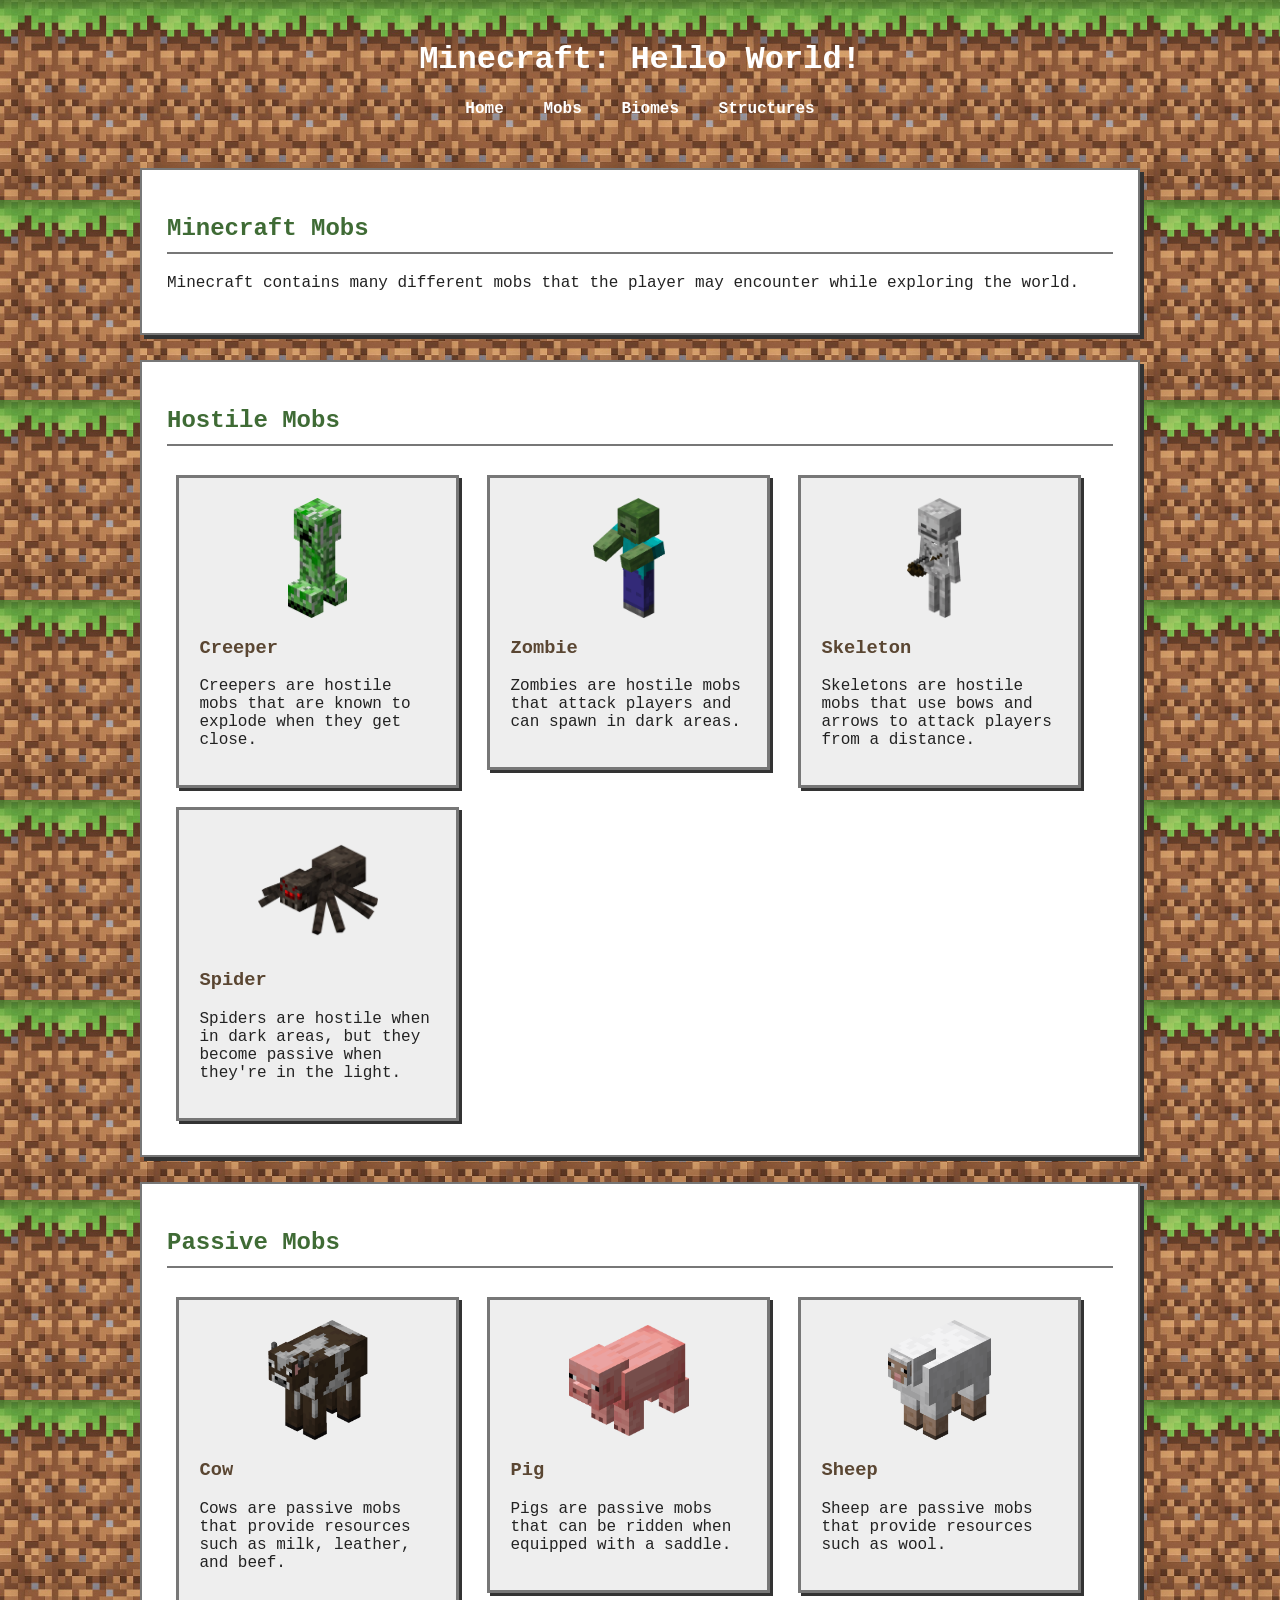
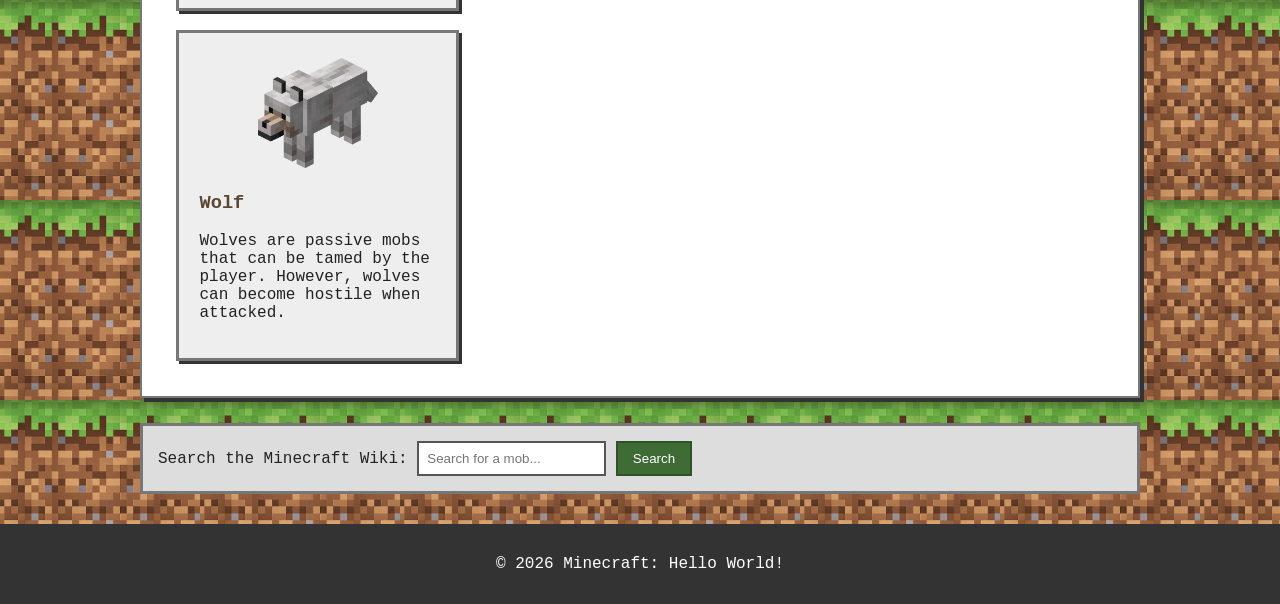
==== mobs.html @ 242a53eb "mobs.html" ====
<!DOCTYPE html>
<html lang="en">
    <head>
        <meta charset="utf-8">
        <title>Minecraft: Mobs</title>
        <link href="css/styles.css" rel="stylesheet" type="text/css"/>
    </head>
    <body>
        <header role="banner">
            <h1>Minecraft: Hello World!</h1>
            <nav>
                <!--Element: <menu> 
                    - Represents an unordered list of items. 
                    - It is treated by browsers as no different to <ul>.
                    - Key difference is that <menu> represents a toolbar for containing commands that the user can perform.  -->
                <menu>
                    <li><a href="index.html">Home</a></li>
                    <li><a href="mobs.html">Mobs</a></li>
                    <li><a href="biomes.html">Biomes</a></li>
                    <li><a href="structures.html">Structures</a></li>
                </menu>
            </nav>
        </header>
        <main>
            <section>
                <h2>Minecraft Mobs</h2>
                <p>
                    Minecraft contains many different mobs that the player may encounter while exploring the world.
                </p>
            </section>
            <section>
                <h2>Hostile Mobs</h2>
                <article id="creeper">
                    <img src="images/creeper.png" alt="Minecraft Creeper">
                    <h3>Creeper</h3>
                    <p>
                        Creepers are hostile mobs that are known to explode when they get close.
                    </p>
                </article>
                <article id="zombie">
                    <img src="images/zombie.png" alt="Minecraft Zombie">
                    <h3>Zombie</h3>
                    <p>
                        Zombies are hostile mobs that attack players and can spawn in dark areas.
                    </p>
                </article>
                 <article id="skeleton">
                    <img src="images/skeleton.png" alt="Minecraft Skeleton">
                    <h3>Skeleton</h3>
                    <p>
                        Skeletons are hostile mobs that use bows and arrows to attack players from a distance.
                    </p>
                </article>
                 <article id="spider">
                    <img src="images/spider.png" alt="Minecraft Spider">
                    <h3>Spider</h3>
                    <p>
                        Spiders are hostile when in dark areas, but they become passive when they're in the light.
                    </p>
                </article>
            </section>
            <section>
                <h2>Passive Mobs</h2>
                <article id="cow">
                    <img src="images/cow.png" alt="Minecraft Cow">
                    <h3>Cow</h3>
                    <p>
                        Cows are passive mobs that provide resources such as milk, leather, and beef.
                    </p>
                </article>
                <article id="pig">
                    <img src="images/pig.png" alt="Minecraft Pig">
                    <h3>Pig</h3>
                    <p>
                        Pigs are passive mobs that can be ridden when equipped with a saddle.
                    </p>
                </article>
                <article id="sheep">
                    <img src="images/sheep.png" alt=" Minecraft Sheep">
                    <h3>Sheep</h3>
                    <p>
                        Sheep are passive mobs that provide resources such as wool.
                    </p>
                </article>
                <article id="wolf">
                    <img src="images/wolf.png" alt=" Minecraft Wolf">
                    <h3>Wolf</h3>
                    <p>
                        Wolves are passive mobs that can be tamed by the player. However, wolves can become hostile when attacked.
                    </p>
                </article>
            </section>
            <!-- Element: <search>
                    - Represents a section of a page used for searching.
                    - Allows the user to search for information -->
            <search>
                <form action="https://minecraft.wiki/w/Special:Search" method="GET"> 
                    <label for="site-search">Search the Minecraft Wiki:</label>
                    <input type="search" id="site-search" name="search" placeholder="Search for a mob..." required >
                    <button type="submit">Search</button> 
                </form> 
            </search>
        </main>
        <footer>
            <p>&copy; 2026 Minecraft: Hello World!</p>
        </footer>
    </body>
</html>
---- css/styles.css ----
header{
    background-image: url("../images/grass-block.jpg");
    background-repeat: repeat-x;
    background-size: 200px 200px;
    color: white;
    padding: 20px;
    text-align: center;
}


body{
    margin: 0;
    font-family: 'Courier New', Courier, monospace;
    background-image: url("../images/grass-block.jpg");
    background-repeat: repeat;
    background-size: 200px 200px;
    color: #222222;
}

menu {
    list-style-type: none;
    padding: 0;
    margin: 20px 0 0 0;
}

menu li {
    display: inline;
    margin: 0 15px;
}

menu a{
    color: white;
    text-decoration: none;
    font-weight: bold;

}

menu a:hover{
    columns: #c8e6c9;
}

search {
    display: block;
    background-color: #dddddd;
    padding: 15px;
    margin-top: 20px;
    border: 3px solid #777777;
}

input[type="search"]{
    padding: 8px;
    border: 2px solid #555555;
}

button {
    background-color: #3f6b35;
    color: white;
    padding: 8px 15px;
    border: 2px solid #2f5228;
    cursor: pointer;
}

button:hover{
    background-color: #2f5228;
}

main {
    max-width: 1000px;
    margin: 0 auto;
    padding: 30px;
}

section{
    background-color: white;
    padding: 25px;
    margin-bottom: 25px;
    border: 2px solid #777777;
    box-shadow: 4px 4px 0px #333333;
}

section article {
    display: inline-block;
    vertical-align: top;
    width: 25%;
    margin: 1%;
}

h2 {
    color: #3f6b35;
    border-bottom: 2px solid #777777;
    padding-bottom: 10px;
}

h3{
    color: #5a4632;
}

article {
    background-color: #eeeeee;
    padding: 20px;
    margin-top: 15px;
    border: 3px solid #777777;
    box-shadow: 3px 3px 0px #333333;
}

article a {
    display: inline-block;
    background-color: #3f6b35;
    color: white;
    padding: 10px 15px;
    text-decoration: none;
    font-weight: bold;
}

article a:hover{
    background-color: #2f5228;
}

article img{
    display: block;
    width: 120px;
    height: 120px;
    object-fit: contain;
    margin: 0 auto 15px auto;
}

footer {
    background-color: #333333;
    color: white;
    text-align: center;
    padding: 15px;
}
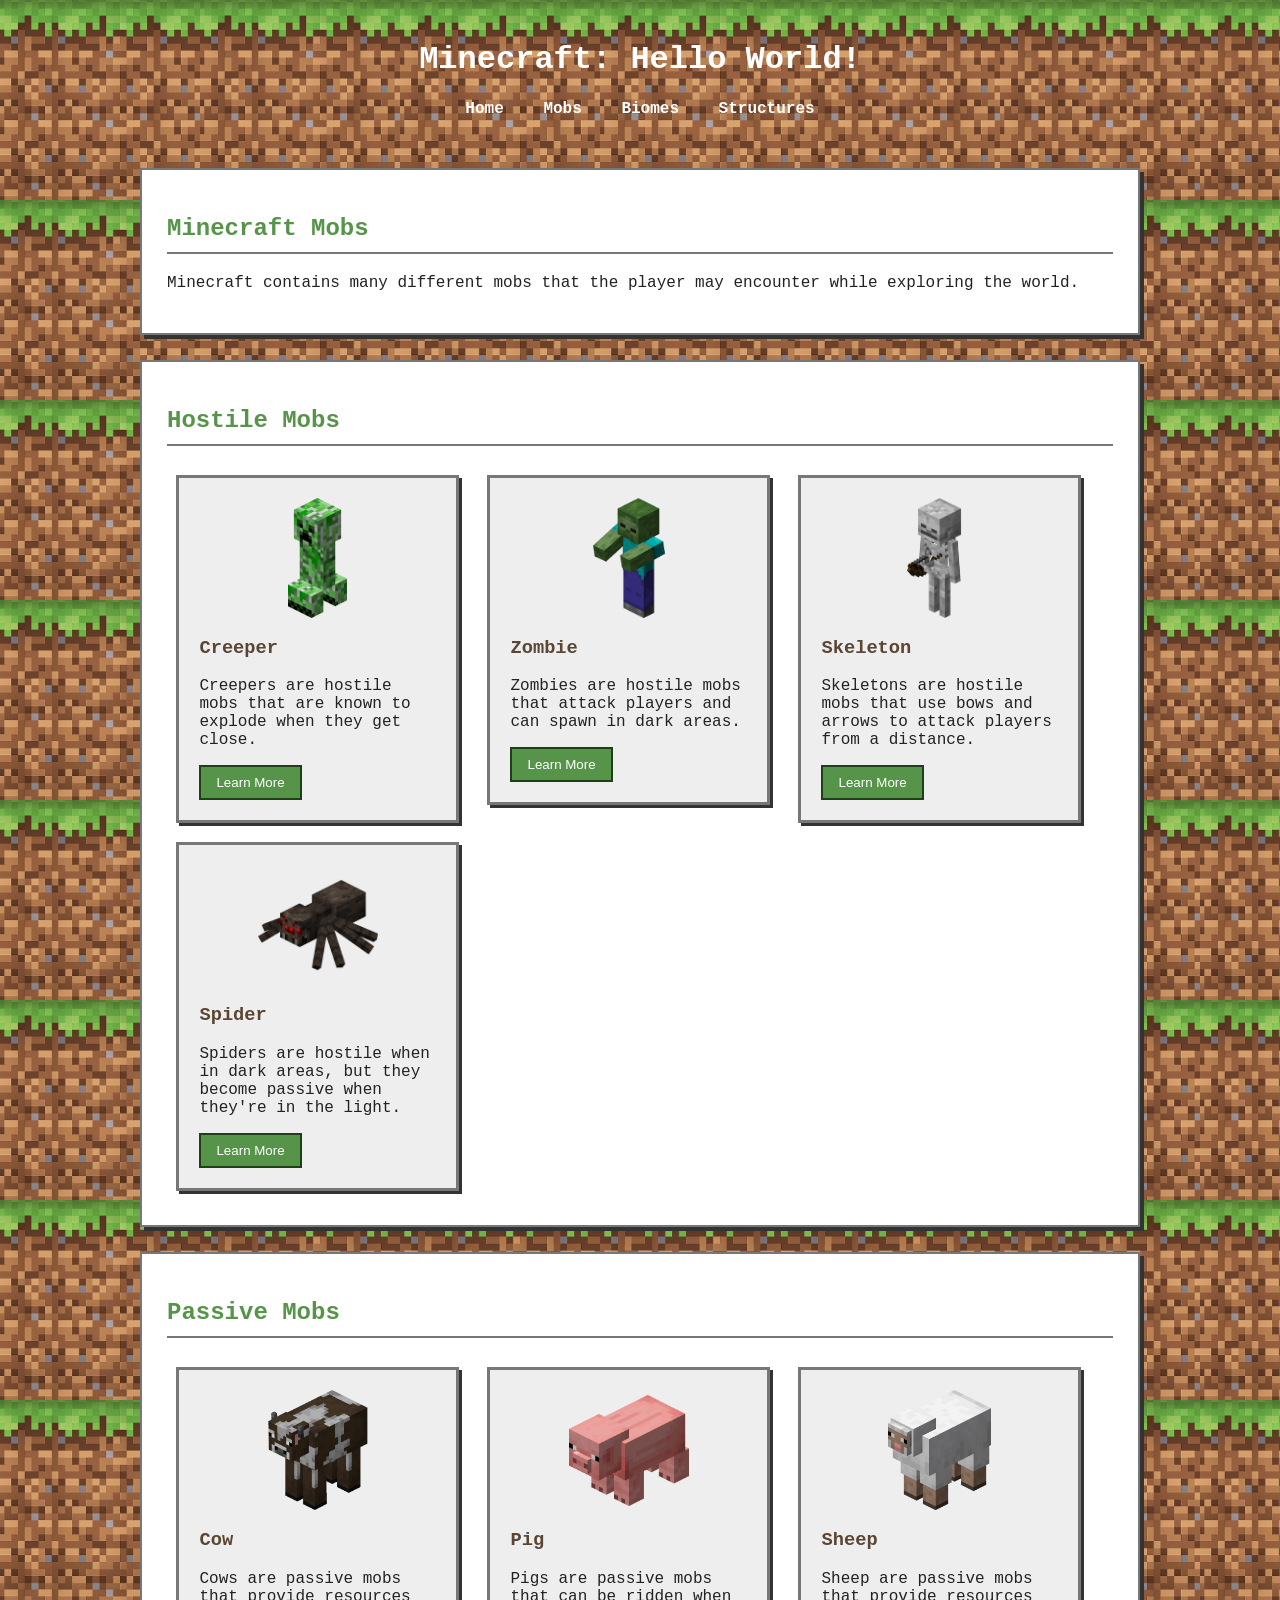
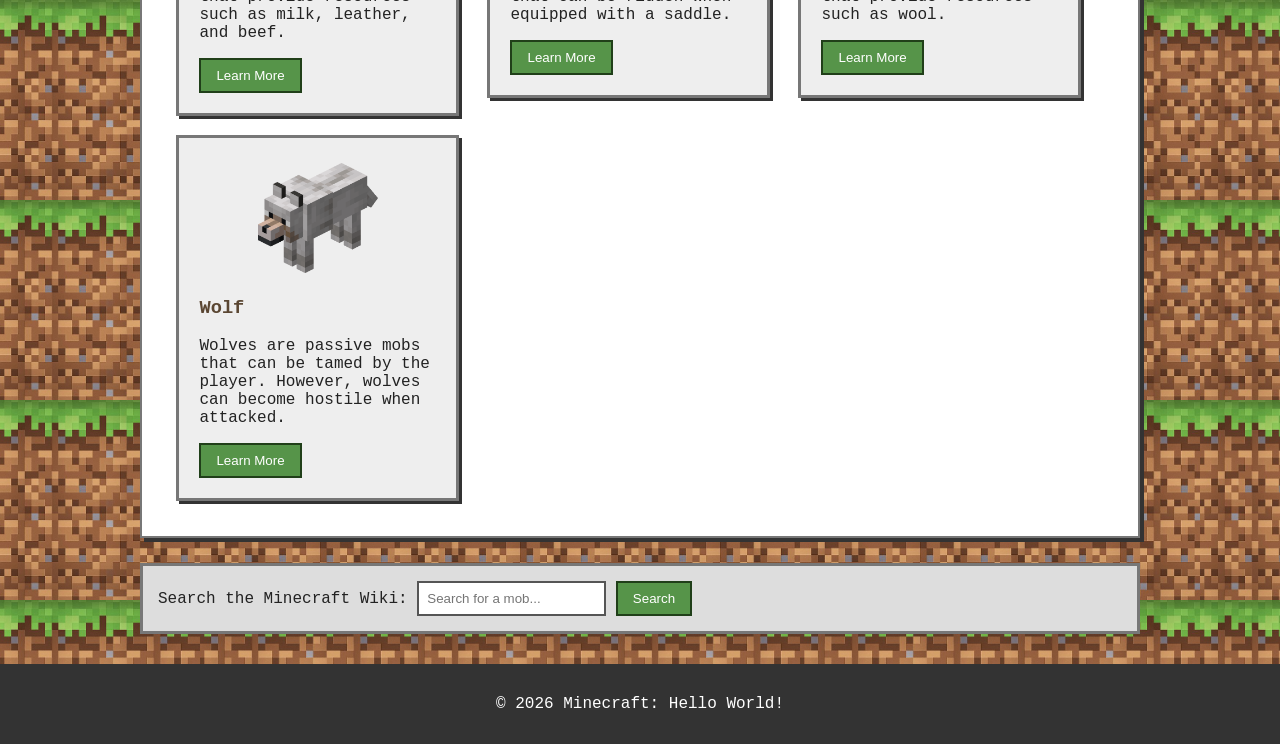
==== commit 3c732652: "structures.html and updated styles.css" ====
--- a/mobs.html
+++ b/mobs.html
@@ -36,6 +36,10 @@
                     <p>
                         Creepers are hostile mobs that are known to explode when they get close.
                     </p>
+                    <!-- Attribute: disabled
+                            - Prevents and interactive element unusable.
+                            - In this case the Learn More button does nothing because the pages have not been created.-->
+                    <button type="button" disabled>Learn More</button>
                 </article>
                 <article id="zombie">
                     <img src="images/zombie.png" alt="Minecraft Zombie">
@@ -43,6 +47,7 @@
                     <p>
                         Zombies are hostile mobs that attack players and can spawn in dark areas.
                     </p>
+                    <button type="button" disabled>Learn More</button>
                 </article>
                  <article id="skeleton">
                     <img src="images/skeleton.png" alt="Minecraft Skeleton">
@@ -50,6 +55,7 @@
                     <p>
                         Skeletons are hostile mobs that use bows and arrows to attack players from a distance.
                     </p>
+                    <button type="button" disabled>Learn More</button>
                 </article>
                  <article id="spider">
                     <img src="images/spider.png" alt="Minecraft Spider">
@@ -57,6 +63,7 @@
                     <p>
                         Spiders are hostile when in dark areas, but they become passive when they're in the light.
                     </p>
+                    <button type="button" disabled>Learn More</button>
                 </article>
             </section>
             <section>
@@ -67,6 +74,7 @@
                     <p>
                         Cows are passive mobs that provide resources such as milk, leather, and beef.
                     </p>
+                    <button type="button" disabled>Learn More</button>
                 </article>
                 <article id="pig">
                     <img src="images/pig.png" alt="Minecraft Pig">
@@ -74,6 +82,7 @@
                     <p>
                         Pigs are passive mobs that can be ridden when equipped with a saddle.
                     </p>
+                    <button type="button" disabled>Learn More</button>
                 </article>
                 <article id="sheep">
                     <img src="images/sheep.png" alt=" Minecraft Sheep">
@@ -81,6 +90,7 @@
                     <p>
                         Sheep are passive mobs that provide resources such as wool.
                     </p>
+                    <button type="button" disabled>Learn More</button>
                 </article>
                 <article id="wolf">
                     <img src="images/wolf.png" alt=" Minecraft Wolf">
@@ -88,11 +98,18 @@
                     <p>
                         Wolves are passive mobs that can be tamed by the player. However, wolves can become hostile when attacked.
                     </p>
+                    <button type="button" disabled>Learn More</button>
                 </article>
             </section>
             <!-- Element: <search>
                     - Represents a section of a page used for searching.
-                    - Allows the user to search for information -->
+                    - In this case the user can search for a specific mob 
+            -->
+            <!-- Attribute: for
+                    - links a label element to a specific form control.
+                    - The value of the for attribute must match the id attribute of the target form element. 
+                    - In this case, for connects the label to Minecraft Wiki search input. 
+            -->
             <search>
                 <form action="https://minecraft.wiki/w/Special:Search" method="GET"> 
                     <label for="site-search">Search the Minecraft Wiki:</label>
--- a/css/styles.css
+++ b/css/styles.css
@@ -53,15 +53,15 @@
 }
 
 button {
-    background-color: #3f6b35;
+    background-color: #569449;
     color: white;
     padding: 8px 15px;
-    border: 2px solid #2f5228;
+    border: 2px solid #203f19;
     cursor: pointer;
 }
 
 button:hover{
-    background-color: #2f5228;
+    background-color: #203f19;
 }
 
 main {
@@ -86,7 +86,7 @@
 }
 
 h2 {
-    color: #3f6b35;
+    color: #569449;
     border-bottom: 2px solid #777777;
     padding-bottom: 10px;
 }
@@ -105,7 +105,7 @@
 
 article a {
     display: inline-block;
-    background-color: #3f6b35;
+    background-color: #569449;
     color: white;
     padding: 10px 15px;
     text-decoration: none;
@@ -113,7 +113,7 @@
 }
 
 article a:hover{
-    background-color: #2f5228;
+    background-color: #203f19;
 }
 
 article img{
@@ -124,6 +124,34 @@
     margin: 0 auto 15px auto;
 }
 
+fieldset {
+    background-color: white;
+    padding: 25px;
+    margin-bottom: 25px;
+    border: 4px solid #777777;
+    box-shadow: 4px 4px 0px #333333;
+}
+
+fieldset label {
+    display: block;
+    margin-bottom: 10px;
+    font-weight: bold;
+}
+
+fieldset select {
+    padding: 8px;
+    border: 2px solid #555555;
+    background-color: white;
+    color: #222222;
+}
+
+legend {
+    background-color: #203f19;
+    color: white;
+    padding: 8px 15px;
+    font-weight: bold;
+    border: 2px solid #203f19;
+}
 footer {
     background-color: #333333;
     color: white;
